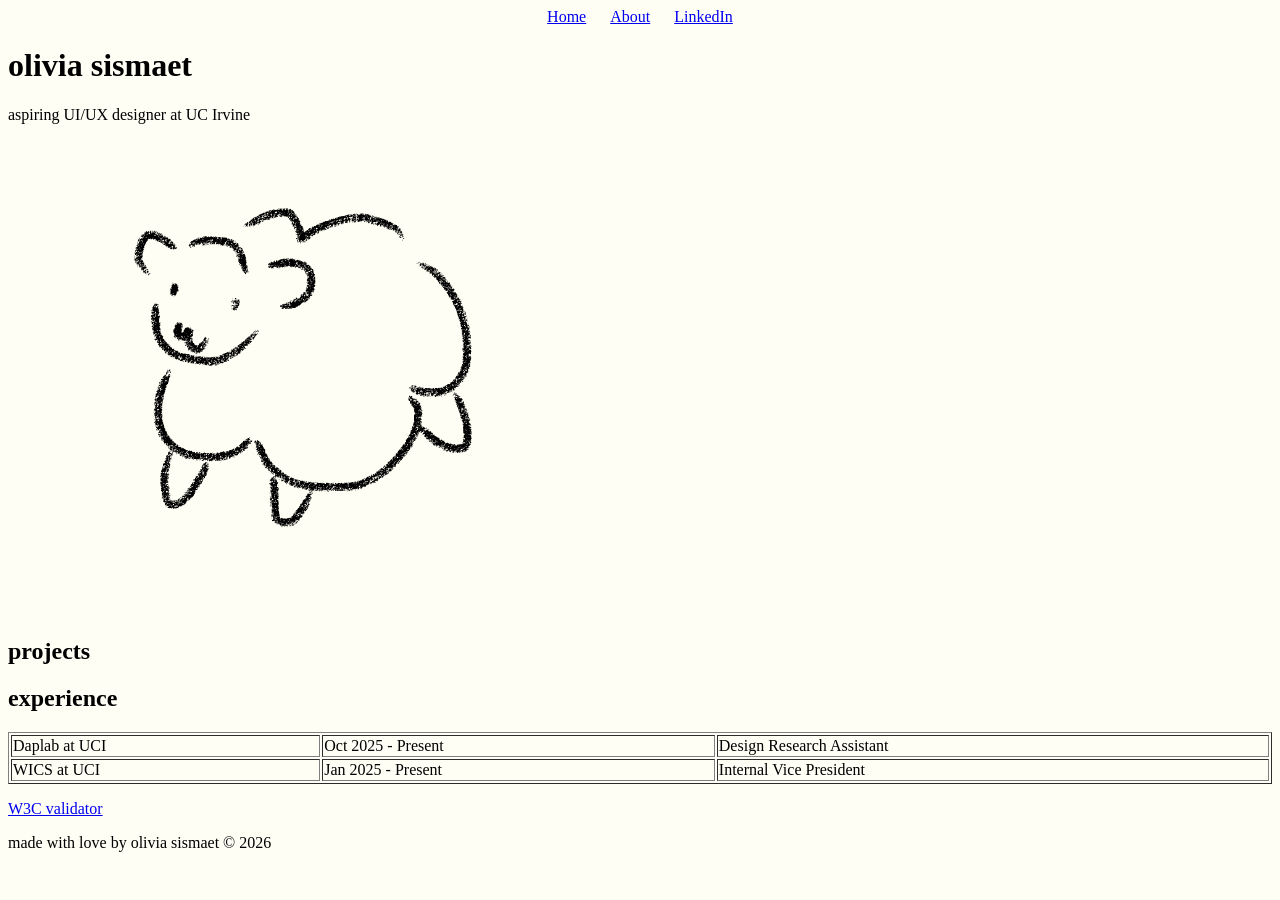
==== index.html @ fa23f2f4 "created nav bar" ====
<!doctype html>
<html lang="en">

<!--
WRITTEN BY: Olivia Sismaet
EMAIL: osismaet@uci.edu
-->

<head>
  <meta charset="utf-8">
  <meta name="viewport" content="width=device-width, initial-scale=1.0">
  <meta name="author" content="Olivia Sismaet">
  <meta name="description" content="description of your page">
  <title>Olivia Sismaet Portfolio</title>
  <link rel="stylesheet" href="app.css">
</head>
<body>
  <nav>
    <ul class="nav-links">
      <li><a href="index.html">Home</a></li>
      <li><a href="about.html">About</a></li>
      <li><a href="https://www.linkedin.com/in/olivia-sismaet/">LinkedIn</a></li>
    </ul>
  </nav>
  <h1>olivia sismaet</h1>
  <p>aspiring UI/UX designer at UC Irvine</p>
  
  <img src="sheep.gif" alt="sheep">
  <h2>projects</h2>
  <h2>experience</h2>
  <table border="1" width="100%">
    <tbody>
    <tr>
      <td scope="row">Daplab at UCI</td>
      <td>Oct 2025 - Present</td>
      <td>Design Research Assistant</td>
    </tr>
    <tr>
      <td scope="row">WICS at UCI</td>
      <td>Jan 2025 - Present</td>
      <td>Internal Vice President</td>
    </tr>
    </tbody>
  </table>
  <p>
    <a href="http://validator.w3.org/check?uri=referer">
       W3C validator
    </a>
  </p>
  <footer>made with love by olivia sismaet © 2026</footer>
</body>
</html>
---- app.css ----
body {
  background-color: #FFFEF5
}

img {
  max-width: 50%;
  height: auto;
}

.nav-links {
  list-style-type: none;
  margin: 0;
  padding: 0;
  display: flex; 
  gap: 1.5rem;
  justify-content: center;
}
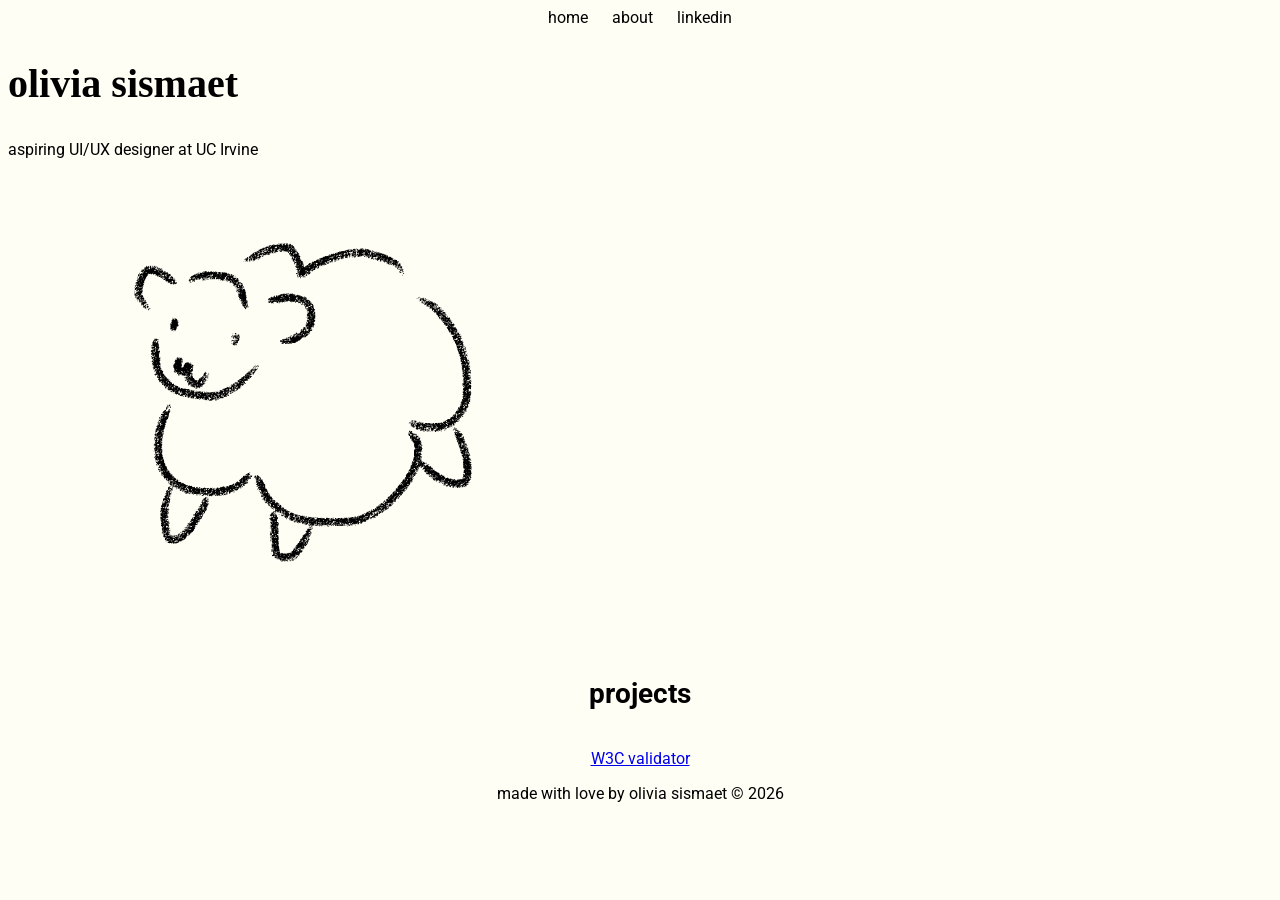
==== commit c00b615c: "fonts + better organization/tags" ====
--- a/index.html
+++ b/index.html
@@ -12,41 +12,37 @@
   <meta name="author" content="Olivia Sismaet">
   <meta name="description" content="description of your page">
   <title>Olivia Sismaet Portfolio</title>
+  <link rel="preconnect" href="https://fonts.googleapis.com">
+  <link rel="preconnect" href="https://fonts.gstatic.com" crossorigin>
+  <link href="https://fonts.googleapis.com/css2?family=Roboto:ital,wght@0,100..900;1,100..900&display=swap" rel="stylesheet">
   <link rel="stylesheet" href="app.css">
 </head>
 <body>
   <nav>
     <ul class="nav-links">
-      <li><a href="index.html">Home</a></li>
-      <li><a href="about.html">About</a></li>
-      <li><a href="https://www.linkedin.com/in/olivia-sismaet/">LinkedIn</a></li>
+      <li><a href="index.html">home</a></li>
+      <li><a href="about.html">about</a></li>
+      <li><a href="https://www.linkedin.com/in/olivia-sismaet/" target="_blank">linkedin</a></li>
     </ul>
   </nav>
-  <h1>olivia sismaet</h1>
-  <p>aspiring UI/UX designer at UC Irvine</p>
+
+  <section class="hero">
+    <h1>olivia sismaet</h1>
+    <p>aspiring UI/UX designer at UC Irvine</p>
+    <img src="sheep.gif" alt="sheep">
+  </section>
   
-  <img src="sheep.gif" alt="sheep">
-  <h2>projects</h2>
-  <h2>experience</h2>
-  <table border="1" width="100%">
-    <tbody>
-    <tr>
-      <td scope="row">Daplab at UCI</td>
-      <td>Oct 2025 - Present</td>
-      <td>Design Research Assistant</td>
-    </tr>
-    <tr>
-      <td scope="row">WICS at UCI</td>
-      <td>Jan 2025 - Present</td>
-      <td>Internal Vice President</td>
-    </tr>
-    </tbody>
-  </table>
+  <section class="projects">
+    <h2>projects</h2>
+  </section>
+
   <p>
     <a href="http://validator.w3.org/check?uri=referer">
        W3C validator
     </a>
   </p>
+  
   <footer>made with love by olivia sismaet © 2026</footer>
+
 </body>
 </html>
--- a/app.css
+++ b/app.css
@@ -1,5 +1,10 @@
 body {
-  background-color: #FFFEF5
+  background-color: #FFFEF5;
+  font-family: "Roboto", Verdana, sans-serif;
+  display: flex;
+  flex-direction: column;
+  justify-content: center;
+  align-items: center;
 }
 
 img {
@@ -14,4 +19,24 @@
   display: flex; 
   gap: 1.5rem;
   justify-content: center;
-}+  
+}
+.nav-links a {
+  color: black;
+  text-decoration: none;
+}
+
+.nav-links a:hover {
+    text-decoration: underline;
+}
+
+h1 {
+  font-family: Garamond, Georgia, serif;
+  font-size: 2.5rem;
+  font-weight: 700; 
+}
+
+h2 {
+  font-size: 1.75rem;
+  font-weight: 700;
+}
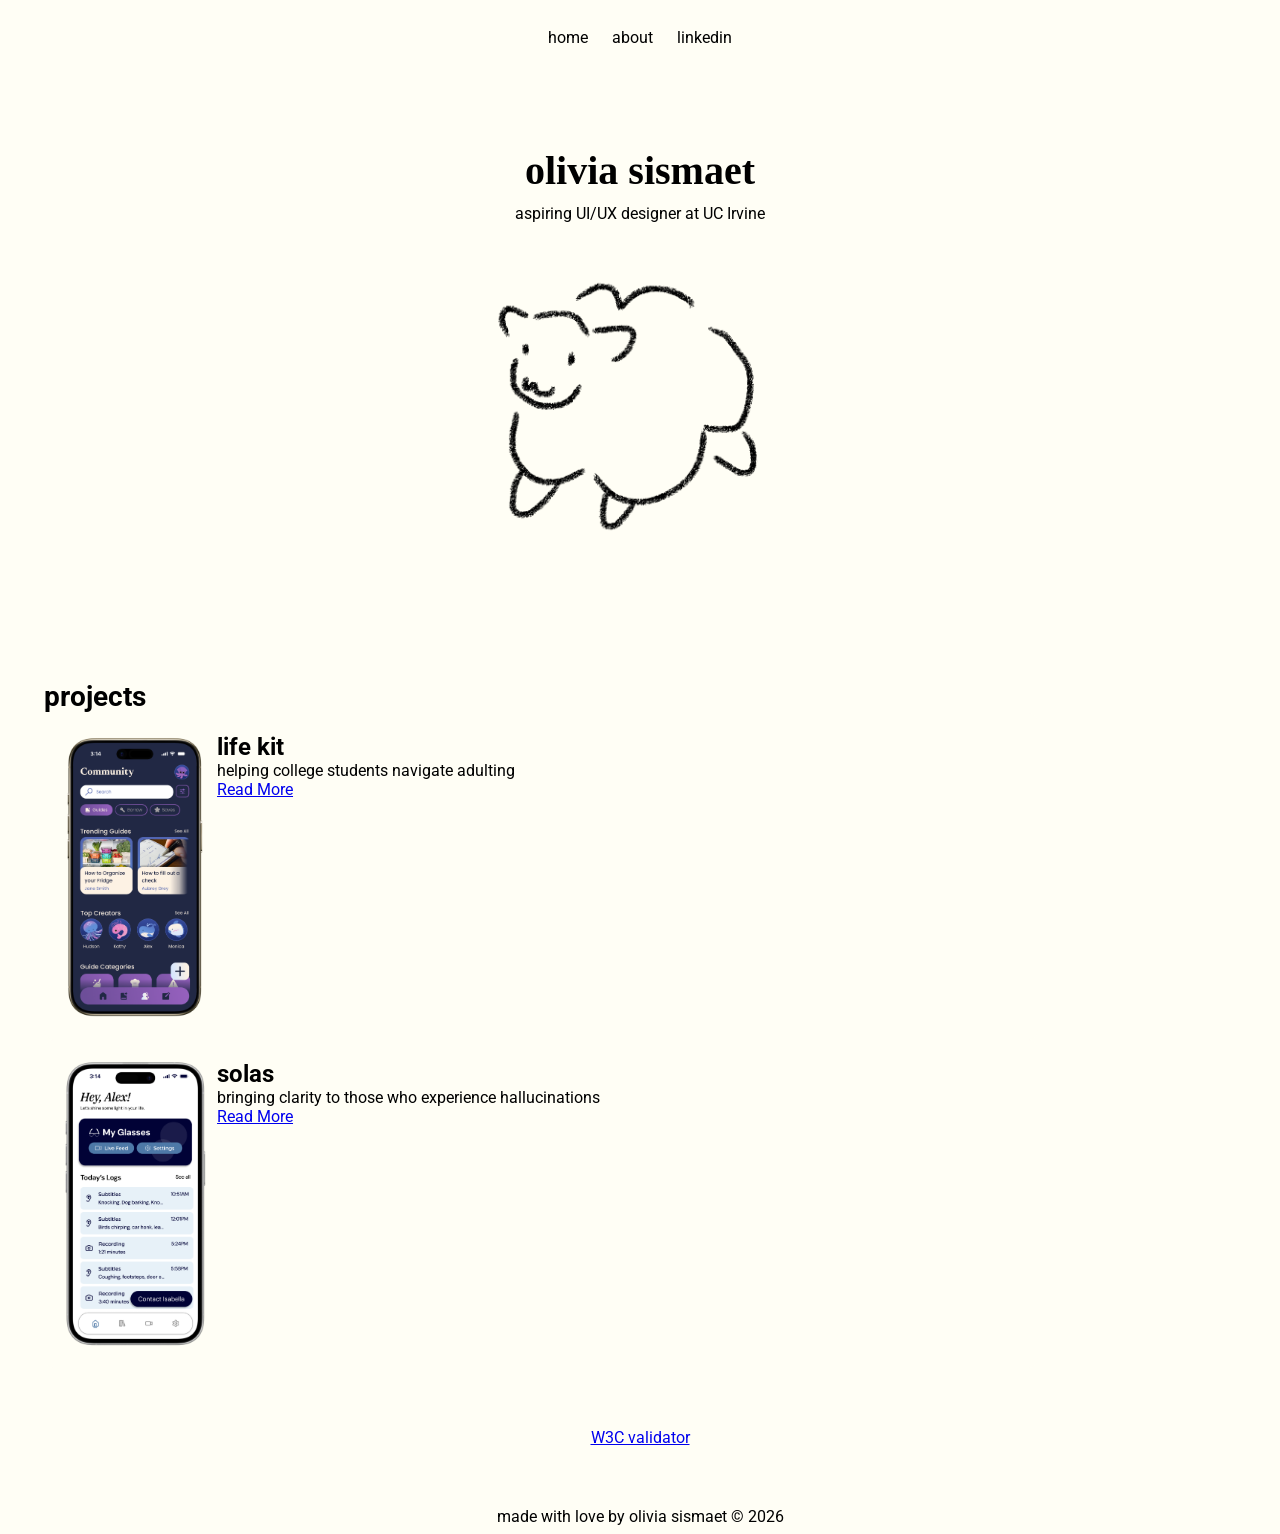
==== commit 5963e245: "fixed spacing and adding projects" ====
--- a/index.html
+++ b/index.html
@@ -29,11 +29,29 @@
   <section class="hero">
     <h1>olivia sismaet</h1>
     <p>aspiring UI/UX designer at UC Irvine</p>
-    <img src="sheep.gif" alt="sheep">
+    <img id="hero-img" src="sheep.gif" alt="sheep">
   </section>
   
   <section class="projects">
     <h2>projects</h2>
+    <div class="project-card">
+      <img class="phone-img" src="life-kit-1.png" alt="life kit screen">
+      <div class="project-info">
+        <h3>life kit</h3>
+        <p class="card-text">helping college students navigate adulting</p>
+        <a href="#" class="card-btn">Read More</a>
+      </div>
+      
+    </div>
+    <div class="project-card">
+      <img class="phone-img" src="solas-1.png" alt="life kit screen">
+      <div class="project-info">
+        <h3>solas</h3>
+        <p class="card-text">bringing clarity to those who experience hallucinations</p>
+        <a href="#" class="card-btn">Read More</a>
+      </div>
+      
+    </div>
   </section>
 
   <p>
--- a/app.css
+++ b/app.css
@@ -3,13 +3,48 @@
   font-family: "Roboto", Verdana, sans-serif;
   display: flex;
   flex-direction: column;
-  justify-content: center;
   align-items: center;
+  gap: 60px;
+}
+h1 {
+  font-family: Garamond, Georgia, serif;
+  font-size: 2.5rem;
+  font-weight: 700; 
 }
 
-img {
-  max-width: 50%;
+h2 {
+  font-size: 1.75rem;
+  font-weight: 700;
+}
+
+h3 {
+  font-size: 1.5rem;
+  font-weight: 700;
+}
+
+h1, h2, h3, p {
+    margin: 0;
+}
+
+#hero-img {
+  max-width: 40%;
   height: auto;
+}
+
+.hero {
+  display: flex;
+  flex-direction: column;
+  justify-content: flex-start;
+  align-items: center;
+  gap: 10px;
+  padding: 20px;
+}
+
+.projects { 
+  display: flex;
+  flex-direction: column;
+  justify-content: left;
+  align-items:start;
 }
 
 .nav-links {
@@ -19,6 +54,7 @@
   display: flex; 
   gap: 1.5rem;
   justify-content: center;
+  padding: 20px
   
 }
 .nav-links a {
@@ -30,13 +66,22 @@
     text-decoration: underline;
 }
 
-h1 {
-  font-family: Garamond, Georgia, serif;
-  font-size: 2.5rem;
-  font-weight: 700; 
+.phone-img {
+  max-width: 15%;
+  height: auto;
 }
 
-h2 {
-  font-size: 1.75rem;
-  font-weight: 700;
+.project-card {
+   display: flex; 
+   width: 80%;
+   background-color: #FFFEF5;
+   padding: 20px;
+   gap: 10px;
+   border-radius: 10px;
+   transition: transform 0.3s ease-in-out, color 0.3s ease-in-out;
 }
+
+.project-info {
+    display: flex;
+    flex-direction: column;
+}
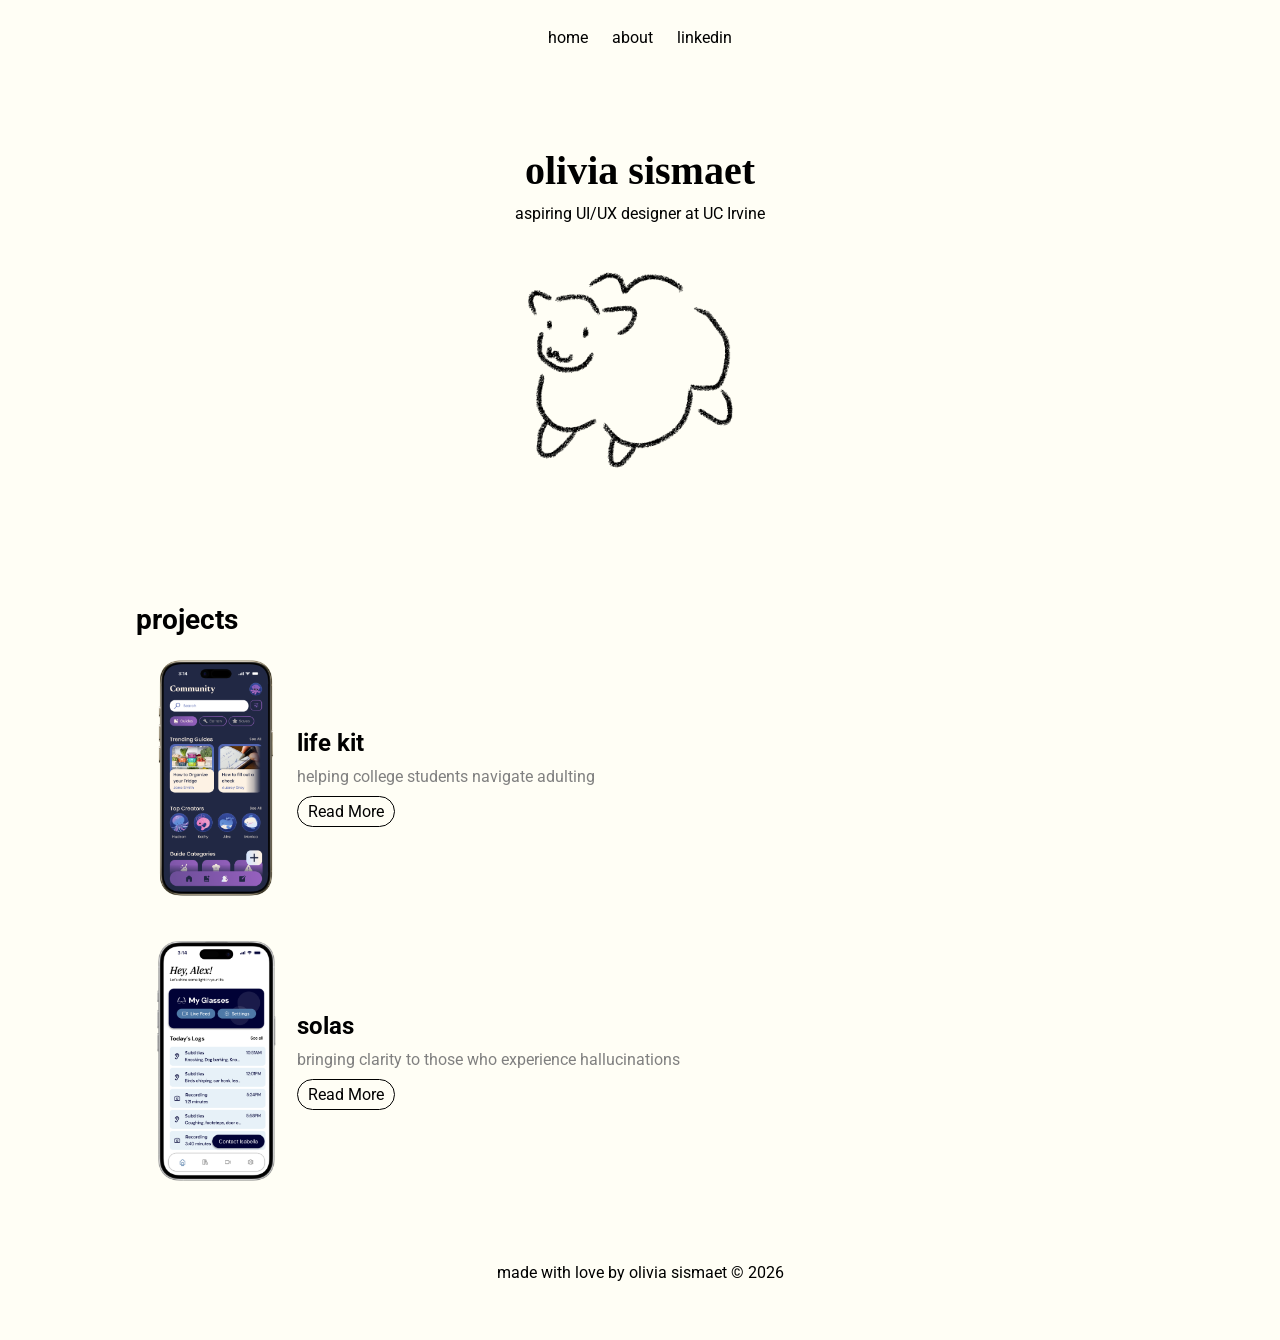
==== commit 56829d46: "fix spacing" ====
--- a/index.html
+++ b/index.html
@@ -35,30 +35,24 @@
   <section class="projects">
     <h2>projects</h2>
     <div class="project-card">
-      <img class="phone-img" src="life-kit-1.png" alt="life kit screen">
+      <img class="phone-img" src="life-kit-1.png" alt="life kit community screen">
       <div class="project-info">
         <h3>life kit</h3>
         <p class="card-text">helping college students navigate adulting</p>
-        <a href="#" class="card-btn">Read More</a>
+        <a href="#" target="_blank">Read More</a>
       </div>
       
     </div>
     <div class="project-card">
-      <img class="phone-img" src="solas-1.png" alt="life kit screen">
+      <img class="phone-img" src="solas-1.png" alt="solas home screen">
       <div class="project-info">
         <h3>solas</h3>
         <p class="card-text">bringing clarity to those who experience hallucinations</p>
-        <a href="#" class="card-btn">Read More</a>
+        <a href="#" target="_blank">Read More</a>
       </div>
       
     </div>
   </section>
-
-  <p>
-    <a href="http://validator.w3.org/check?uri=referer">
-       W3C validator
-    </a>
-  </p>
   
   <footer>made with love by olivia sismaet © 2026</footer>
 
--- a/app.css
+++ b/app.css
@@ -3,8 +3,10 @@
   font-family: "Roboto", Verdana, sans-serif;
   display: flex;
   flex-direction: column;
+  justify-content: flex-start;
   align-items: center;
   gap: 60px;
+  padding: 0% 10%;
 }
 h1 {
   font-family: Garamond, Georgia, serif;
@@ -23,7 +25,7 @@
 }
 
 h1, h2, h3, p {
-    margin: 0;
+  margin: 0;
 }
 
 #hero-img {
@@ -63,7 +65,7 @@
 }
 
 .nav-links a:hover {
-    text-decoration: underline;
+  text-decoration: underline;
 }
 
 .phone-img {
@@ -76,12 +78,39 @@
    width: 80%;
    background-color: #FFFEF5;
    padding: 20px;
-   gap: 10px;
-   border-radius: 10px;
-   transition: transform 0.3s ease-in-out, color 0.3s ease-in-out;
+   gap: 20px;
 }
 
 .project-info {
-    display: flex;
-    flex-direction: column;
+  display: flex;
+  flex-direction: column;
+  justify-content: center;
+  gap: 10px;
+}
+
+.project-info p {
+  color:grey
+}
+
+.project-info a {
+  display: inline-block;
+  color: black;
+  text-decoration: none;
+  text-align: center;
+  padding: 5px 10px;
+  border-radius: 100px;
+  border: 1px solid black;
+  width: fit-content;
+}
+
+.project-info a:hover {
+  background-color: #e8e6d6;
+}
+
+.project-info a:active {
+  background-color: #cac8b7;
+}
+
+footer {
+    padding-bottom: 5%;
 }
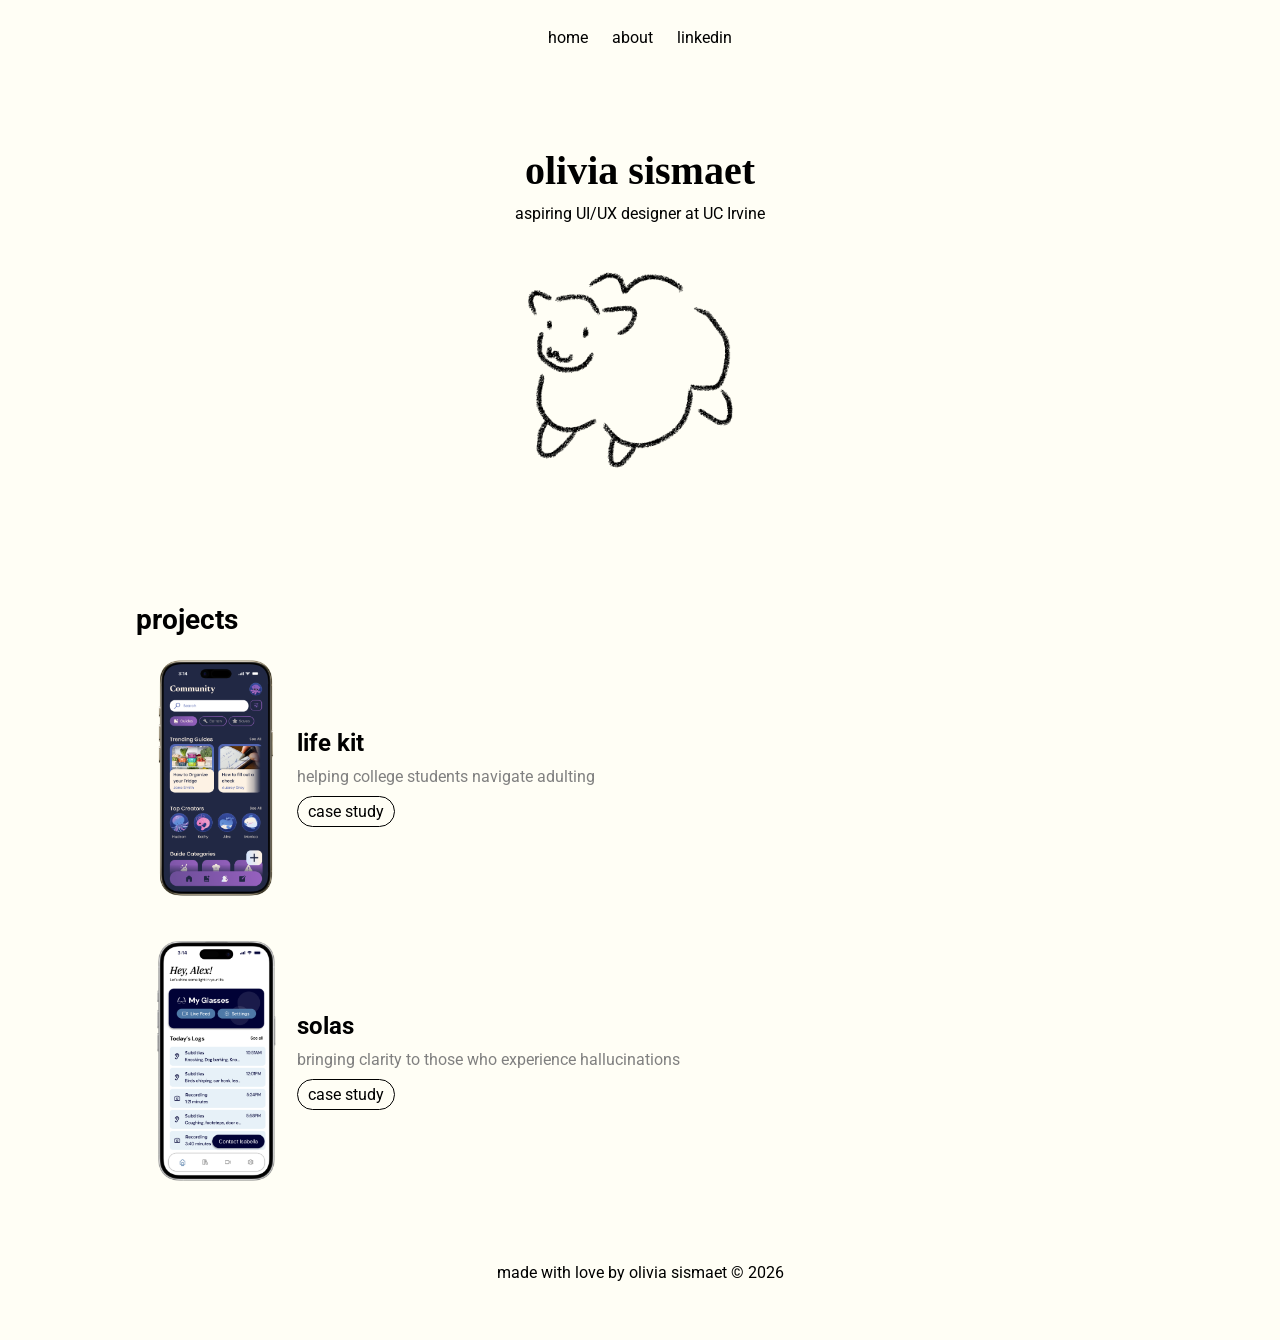
==== commit 6f4e0f36: "case study links" ====
--- a/index.html
+++ b/index.html
@@ -39,7 +39,7 @@
       <div class="project-info">
         <h3>life kit</h3>
         <p class="card-text">helping college students navigate adulting</p>
-        <a href="#" target="_blank">Read More</a>
+        <a href="https://www.figma.com/deck/5843WTBExYooxI6Zz7k728" target="_blank">case study</a>
       </div>
       
     </div>
@@ -48,7 +48,7 @@
       <div class="project-info">
         <h3>solas</h3>
         <p class="card-text">bringing clarity to those who experience hallucinations</p>
-        <a href="#" target="_blank">Read More</a>
+        <a href="https://www.figma.com/deck/eVlVo1n0cdHIDD7qOK83Cb" target="_blank">case study</a>
       </div>
       
     </div>
--- a/app.css
+++ b/app.css
@@ -113,4 +113,45 @@
 
 footer {
     padding-bottom: 5%;
-}+}
+
+.experience {
+  display: flex;
+  flex-direction: column;
+  justify-content: center;
+  width: 90%;
+  gap: 1.5rem;
+}
+
+tr {
+    border-bottom: 1px solid #dddddd;
+    padding: 10%;
+}
+
+td {
+    padding: 5%;
+    text-align: left;
+    border-bottom: 1px solid #eee;
+}
+
+#about-me {
+    display: flex;
+    flex-direction: column;
+    align-items: center;
+}
+
+#headshot {
+  max-width: 30%;
+  height: auto;
+  border-radius: 5%;
+  margin-top: 5%;
+}
+
+#olivia-info {
+    display: flex;
+    gap: 5%;
+    justify-content: center;
+    align-items: center;
+    margin-top: 5%;
+}
+
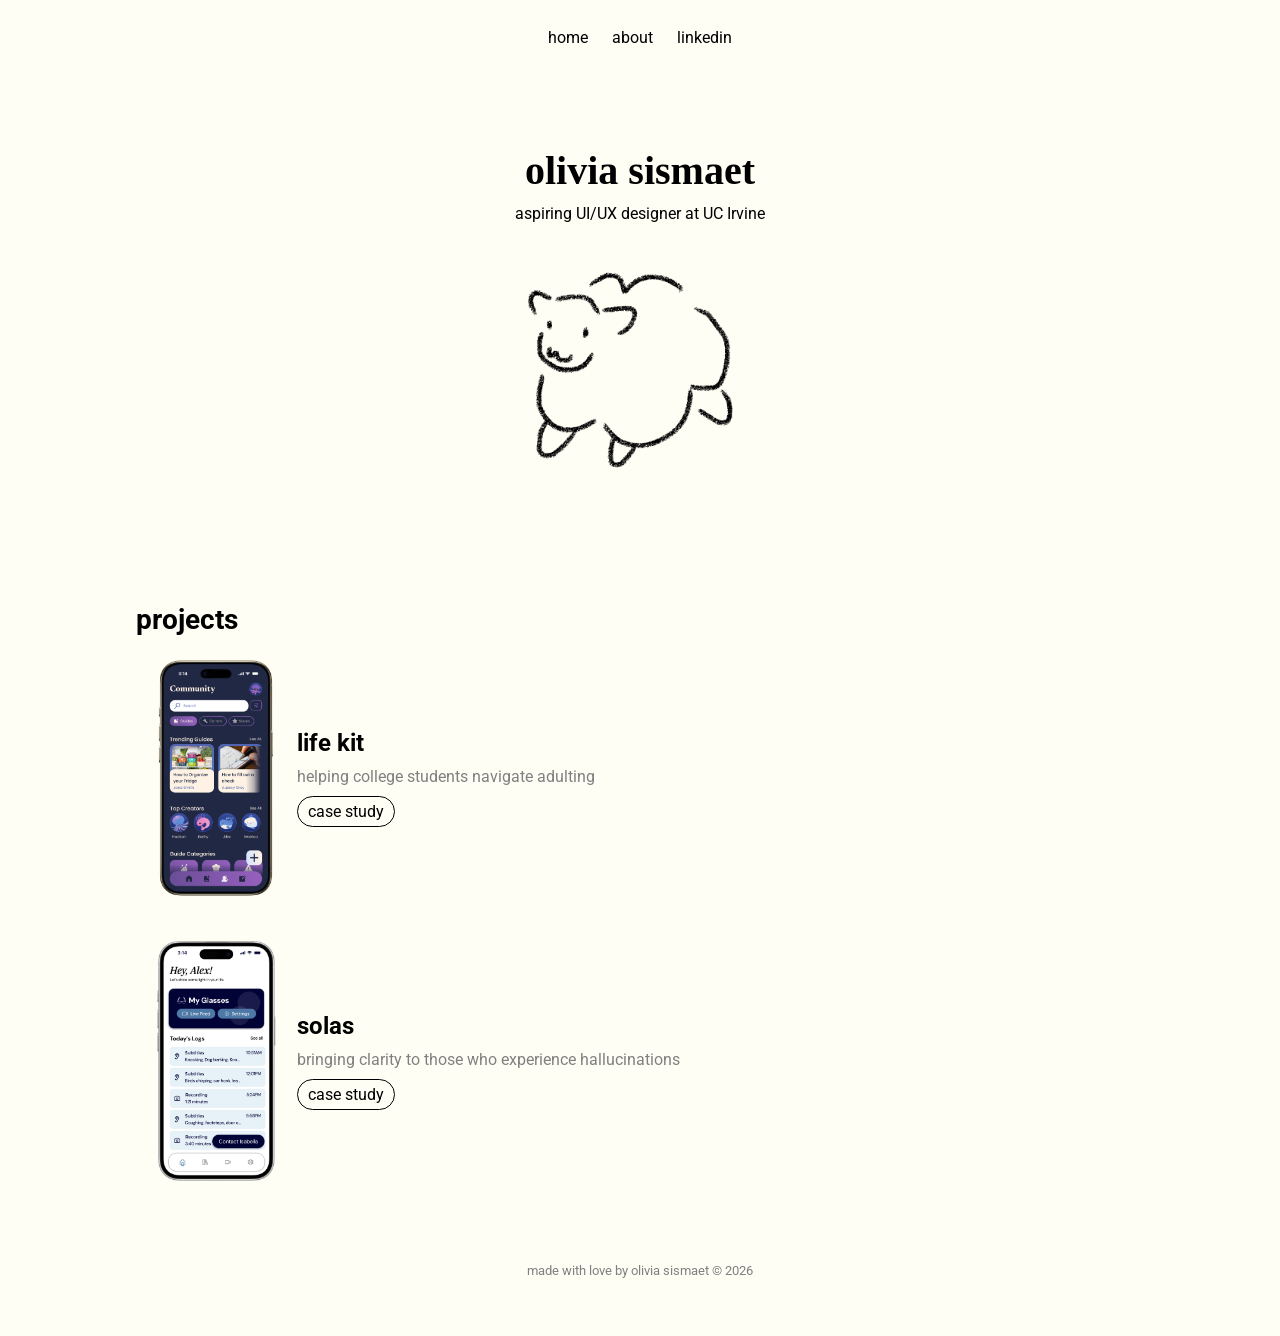
==== commit 172d4926: "updated readme, added favicon, navlink active state" ====
--- a/index.html
+++ b/index.html
@@ -16,6 +16,7 @@
   <link rel="preconnect" href="https://fonts.gstatic.com" crossorigin>
   <link href="https://fonts.googleapis.com/css2?family=Roboto:ital,wght@0,100..900;1,100..900&display=swap" rel="stylesheet">
   <link rel="stylesheet" href="app.css">
+  <link rel="icon" type="image/png" href="favicon.png">
 </head>
 <body>
   <nav>
--- a/app.css
+++ b/app.css
@@ -26,6 +26,10 @@
 
 h1, h2, h3, p {
   margin: 0;
+}
+
+p {
+    font-size: 1.0rem;
 }
 
 #hero-img {
@@ -66,6 +70,11 @@
 
 .nav-links a:hover {
   text-decoration: underline;
+}
+
+.nav-links a:active {
+  text-decoration: underline;
+  color: grey;
 }
 
 .phone-img {
@@ -113,13 +122,15 @@
 
 footer {
     padding-bottom: 5%;
+    font-size: 0.8rem;
+    color: gray;
 }
 
 .experience {
   display: flex;
   flex-direction: column;
   justify-content: center;
-  width: 90%;
+  width: 100%;
   gap: 1.5rem;
 }
 
@@ -155,3 +166,6 @@
     margin-top: 5%;
 }
 
+#card-text {
+    text-align: center;
+}
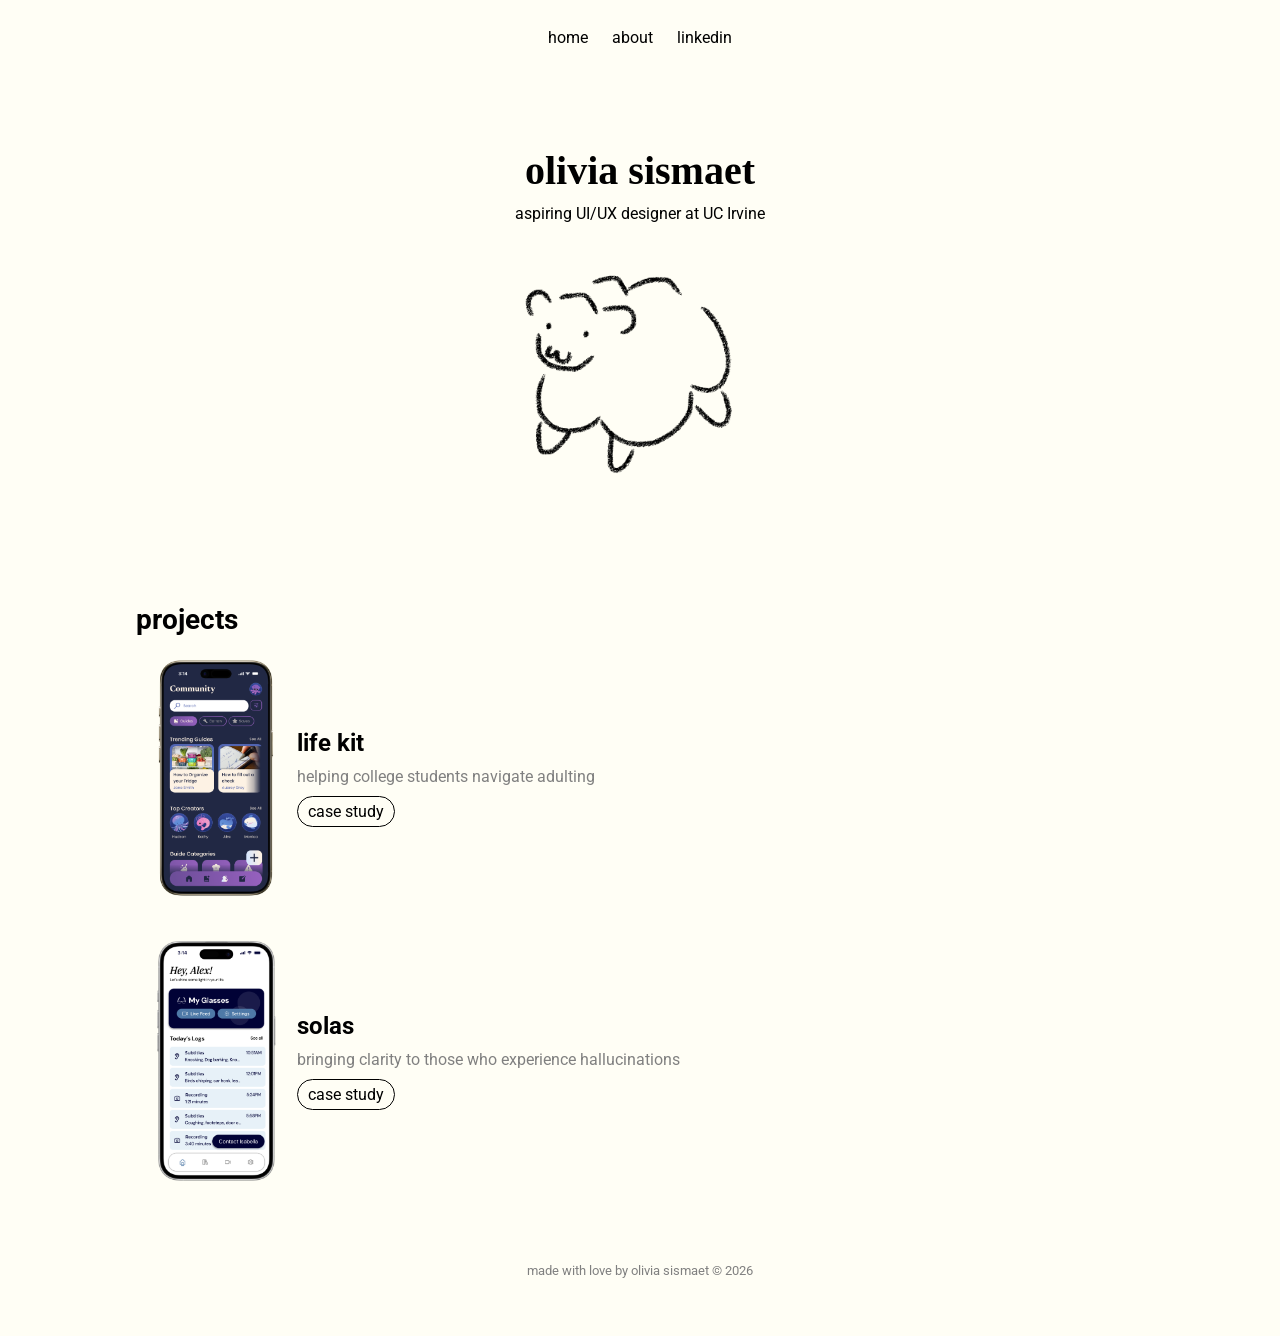
==== commit 1aba545f: "fixing problems and adding to readme" ====
--- a/index.html
+++ b/index.html
@@ -30,13 +30,13 @@
   <section class="hero">
     <h1>olivia sismaet</h1>
     <p>aspiring UI/UX designer at UC Irvine</p>
-    <img id="hero-img" src="sheep.gif" alt="sheep">
+    <img id="hero-img" src="sheep.gif" alt="">
   </section>
   
   <section class="projects">
     <h2>projects</h2>
     <div class="project-card">
-      <img class="phone-img" src="life-kit-1.png" alt="life kit community screen">
+      <img class="phone-img" src="life-kit-1.png" alt="life kit community screen showing community guides and other users">
       <div class="project-info">
         <h3>life kit</h3>
         <p class="card-text">helping college students navigate adulting</p>
@@ -45,7 +45,7 @@
       
     </div>
     <div class="project-card">
-      <img class="phone-img" src="solas-1.png" alt="solas home screen">
+      <img class="phone-img" src="solas-1.png" alt="solas home screen accessing the glasses view and past logs">
       <div class="project-info">
         <h3>solas</h3>
         <p class="card-text">bringing clarity to those who experience hallucinations</p>
--- a/app.css
+++ b/app.css
@@ -12,6 +12,7 @@
   font-family: Garamond, Georgia, serif;
   font-size: 2.5rem;
   font-weight: 700; 
+  text-align: center; 
 }
 
 h2 {
@@ -44,6 +45,10 @@
   align-items: center;
   gap: 10px;
   padding: 20px;
+}
+
+.hero p {
+  text-align: center;
 }
 
 .projects { 
@@ -168,4 +173,36 @@
 
 #card-text {
     text-align: center;
+}
+
+.skill {
+  border: 1px solid black; 
+  padding: 5px 10px;
+  display: inline-block;
+  margin-right: 10px;
+  margin-bottom: 10px;
+}
+
+#skills h2 {
+  margin-bottom: 3%;
+}
+
+
+@media (max-width: 767px) {
+  .project-card {
+    flex-direction: column;
+    justify-content: center;
+    align-items: center;
+  }
+
+  .project-card img {
+    max-width: 50%;
+    height: auto;
+  }
+  
+  #hero-img {
+  max-width: 80%;
+  height: auto;
+}
+
 }
